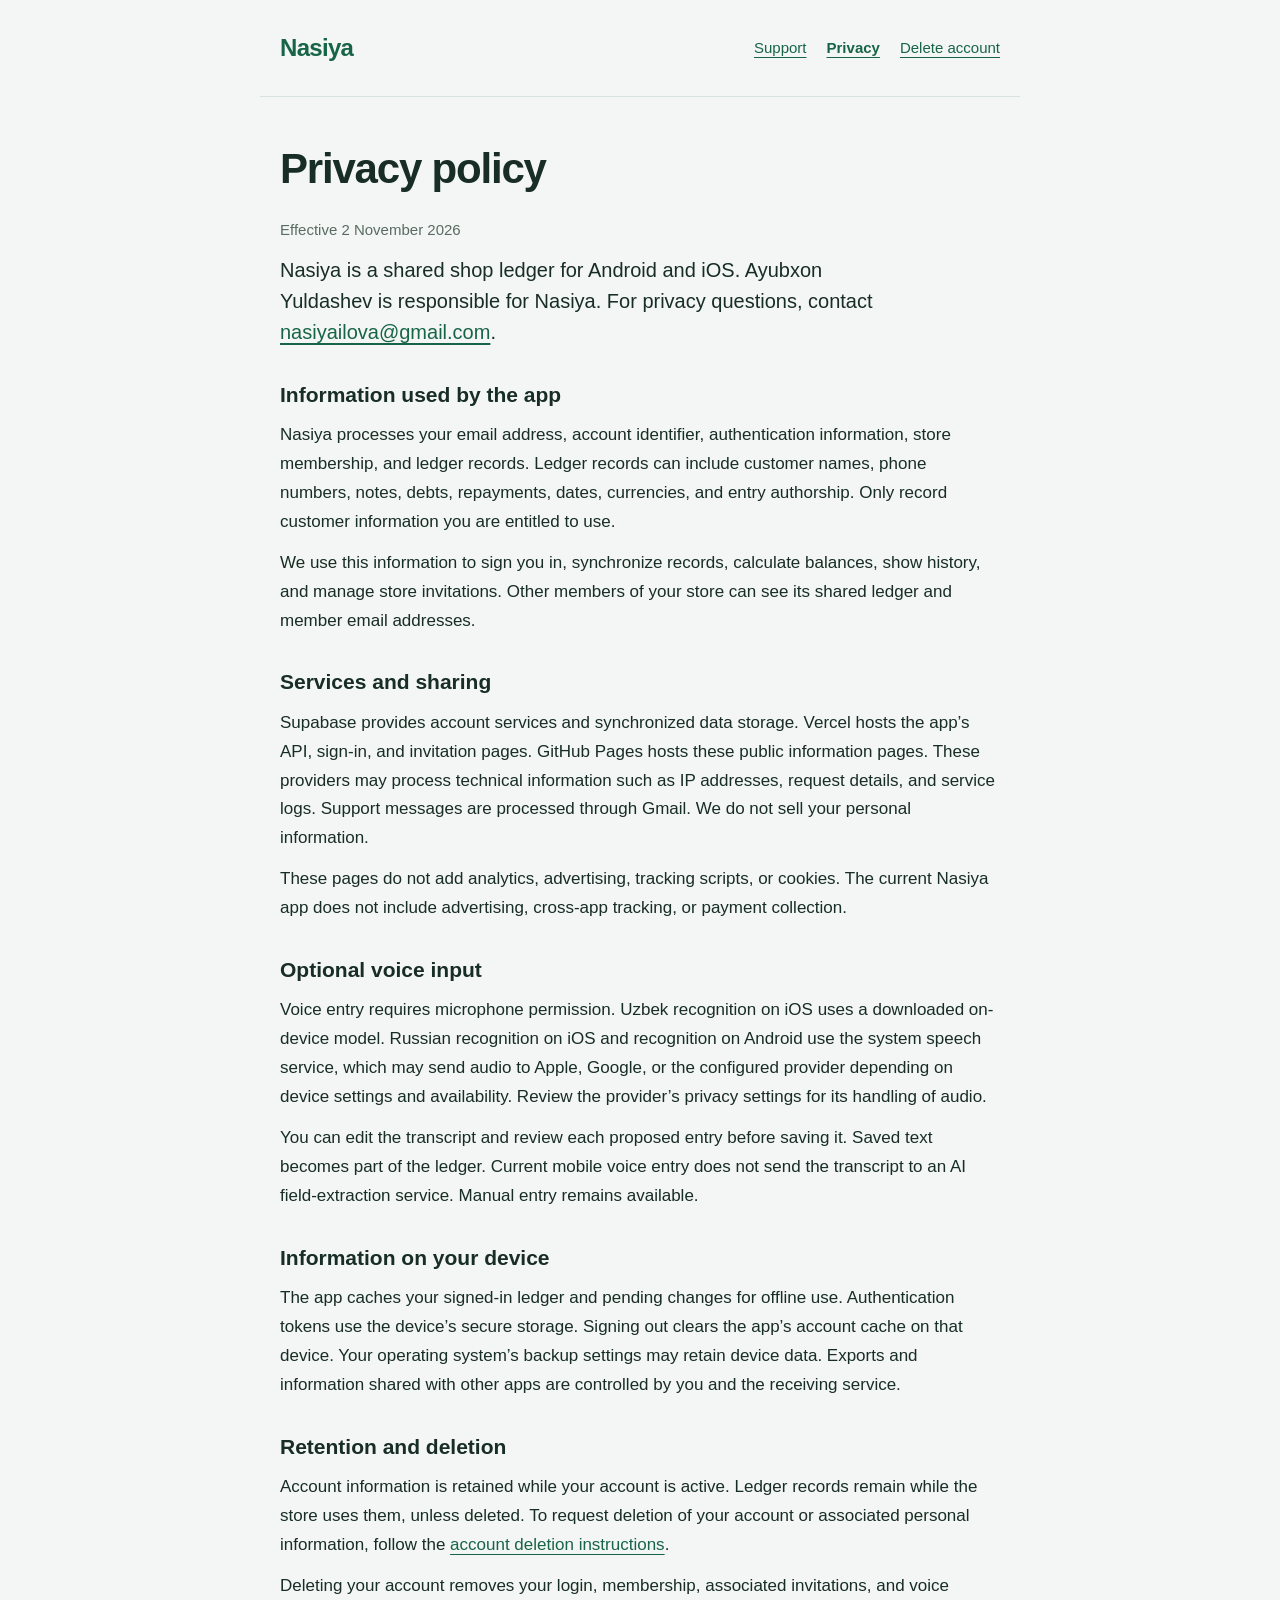
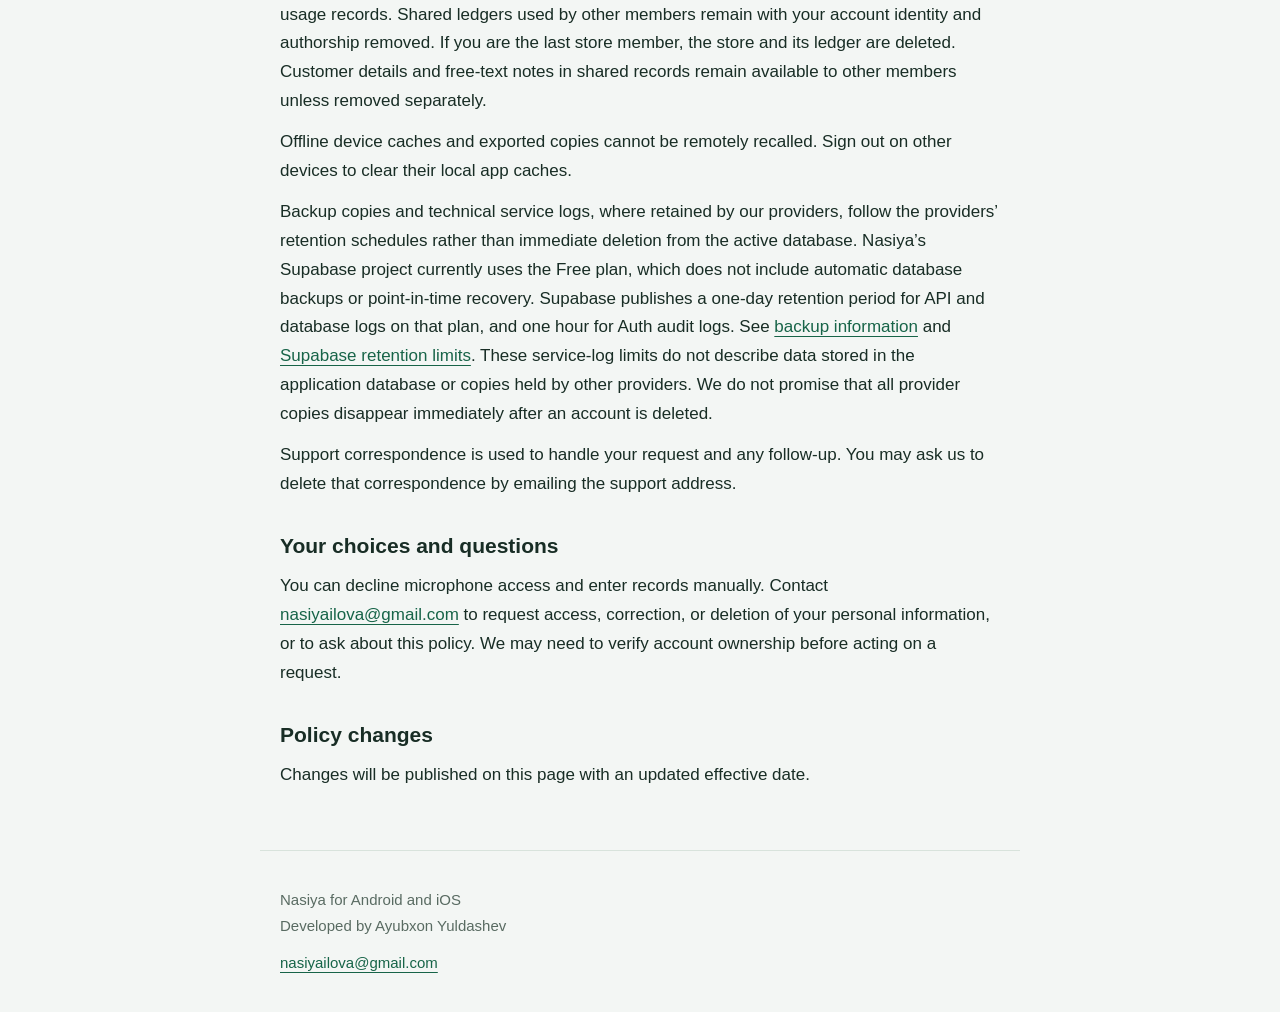
==== privacy/index.html @ 95c44dbf "Publish Nasiya support privacy and deletion information" ====
<!doctype html>
<html lang="en"><head><meta charset="utf-8"><meta name="viewport" content="width=device-width,initial-scale=1"><title>Privacy policy | Nasiya</title><meta name="description" content="How Nasiya handles account information, shop ledgers, voice input, retention and deletion."><meta name="referrer" content="strict-origin-when-cross-origin"><link rel="canonical" href="https://pofceka.github.io/nasiya-support/privacy/"><meta property="og:title" content="Privacy policy | Nasiya"><meta property="og:description" content="How Nasiya handles account information, shop ledgers, voice input, retention and deletion."><meta property="og:type" content="website"><meta property="og:url" content="https://pofceka.github.io/nasiya-support/privacy/"><link rel="stylesheet" href="https://pofceka.github.io/nasiya-support/style.css"></head><body><a class="skip" href="#main">Skip to content</a><header><a class="brand" href="https://pofceka.github.io/nasiya-support/">Nasiya</a><nav aria-label="Information"><a href="https://pofceka.github.io/nasiya-support/support/">Support</a><a href="https://pofceka.github.io/nasiya-support/privacy/" aria-current="page">Privacy</a><a href="https://pofceka.github.io/nasiya-support/delete-account/">Delete account</a></nav></header><main id="main"><h1>Privacy policy</h1>
<p class="muted">Effective 2 November 2026</p><p class="intro">Nasiya is a shared shop ledger for Android and iOS. Ayubxon Yuldashev is responsible for Nasiya. For privacy questions, contact <a href="mailto:nasiyailova@gmail.com">nasiyailova@gmail.com</a>.</p>
<h2>Information used by the app</h2><p>Nasiya processes your email address, account identifier, authentication information, store membership, and ledger records. Ledger records can include customer names, phone numbers, notes, debts, repayments, dates, currencies, and entry authorship. Only record customer information you are entitled to use.</p><p>We use this information to sign you in, synchronize records, calculate balances, show history, and manage store invitations. Other members of your store can see its shared ledger and member email addresses.</p>
<h2>Services and sharing</h2><p>Supabase provides account services and synchronized data storage. Vercel hosts the app’s API, sign-in, and invitation pages. GitHub Pages hosts these public information pages. These providers may process technical information such as IP addresses, request details, and service logs. Support messages are processed through Gmail. We do not sell your personal information.</p><p>These pages do not add analytics, advertising, tracking scripts, or cookies. The current Nasiya app does not include advertising, cross-app tracking, or payment collection.</p>
<h2>Optional voice input</h2><p>Voice entry requires microphone permission. Uzbek recognition on iOS uses a downloaded on-device model. Russian recognition on iOS and recognition on Android use the system speech service, which may send audio to Apple, Google, or the configured provider depending on device settings and availability. Review the provider’s privacy settings for its handling of audio.</p><p>You can edit the transcript and review each proposed entry before saving it. Saved text becomes part of the ledger. Current mobile voice entry does not send the transcript to an AI field-extraction service. Manual entry remains available.</p>
<h2>Information on your device</h2><p>The app caches your signed-in ledger and pending changes for offline use. Authentication tokens use the device’s secure storage. Signing out clears the app’s account cache on that device. Your operating system’s backup settings may retain device data. Exports and information shared with other apps are controlled by you and the receiving service.</p>
<section id="retention"><h2>Retention and deletion</h2><p>Account information is retained while your account is active. Ledger records remain while the store uses them, unless deleted. To request deletion of your account or associated personal information, follow the <a href="https://pofceka.github.io/nasiya-support/delete-account/">account deletion instructions</a>.</p><p>Deleting your account removes your login, membership, associated invitations, and voice usage records. Shared ledgers used by other members remain with your account identity and authorship removed. If you are the last store member, the store and its ledger are deleted. Customer details and free-text notes in shared records remain available to other members unless removed separately.</p><p>Offline device caches and exported copies cannot be remotely recalled. Sign out on other devices to clear their local app caches.</p><p>Backup copies and technical service logs, where retained by our providers, follow the providers’ retention schedules rather than immediate deletion from the active database. Nasiya’s Supabase project currently uses the Free plan, which does not include automatic database backups or point-in-time recovery. Supabase publishes a one-day retention period for API and database logs on that plan, and one hour for Auth audit logs. See <a href="https://supabase.com/docs/guides/platform/backups">backup information</a> and <a href="https://supabase.com/pricing">Supabase retention limits</a>. These service-log limits do not describe data stored in the application database or copies held by other providers. We do not promise that all provider copies disappear immediately after an account is deleted.</p><p>Support correspondence is used to handle your request and any follow-up. You may ask us to delete that correspondence by emailing the support address.</p></section>
<h2>Your choices and questions</h2><p>You can decline microphone access and enter records manually. Contact <a href="mailto:nasiyailova@gmail.com">nasiyailova@gmail.com</a> to request access, correction, or deletion of your personal information, or to ask about this policy. We may need to verify account ownership before acting on a request.</p>
<h2>Policy changes</h2><p>Changes will be published on this page with an updated effective date.</p></main><footer><p>Nasiya for Android and iOS<br>Developed by Ayubxon Yuldashev</p><a href="mailto:nasiyailova@gmail.com">nasiyailova@gmail.com</a></footer></body></html>
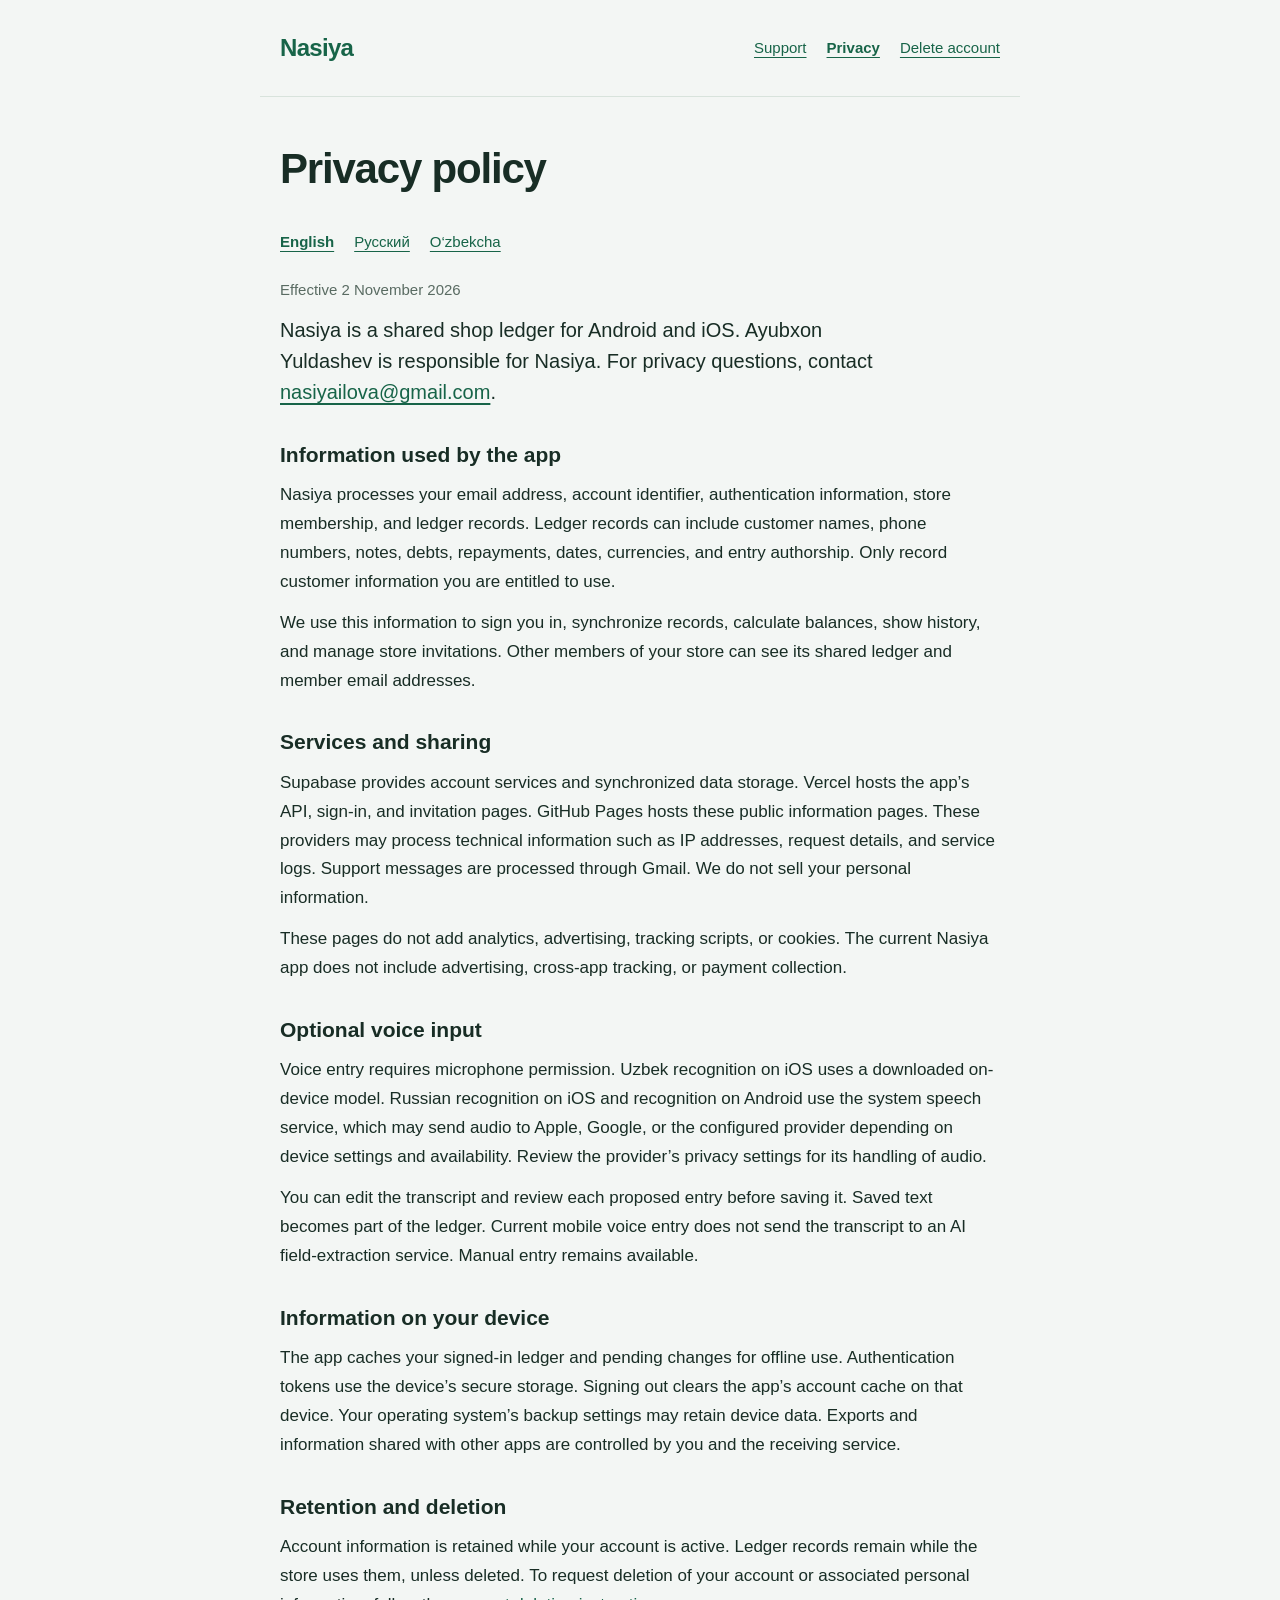
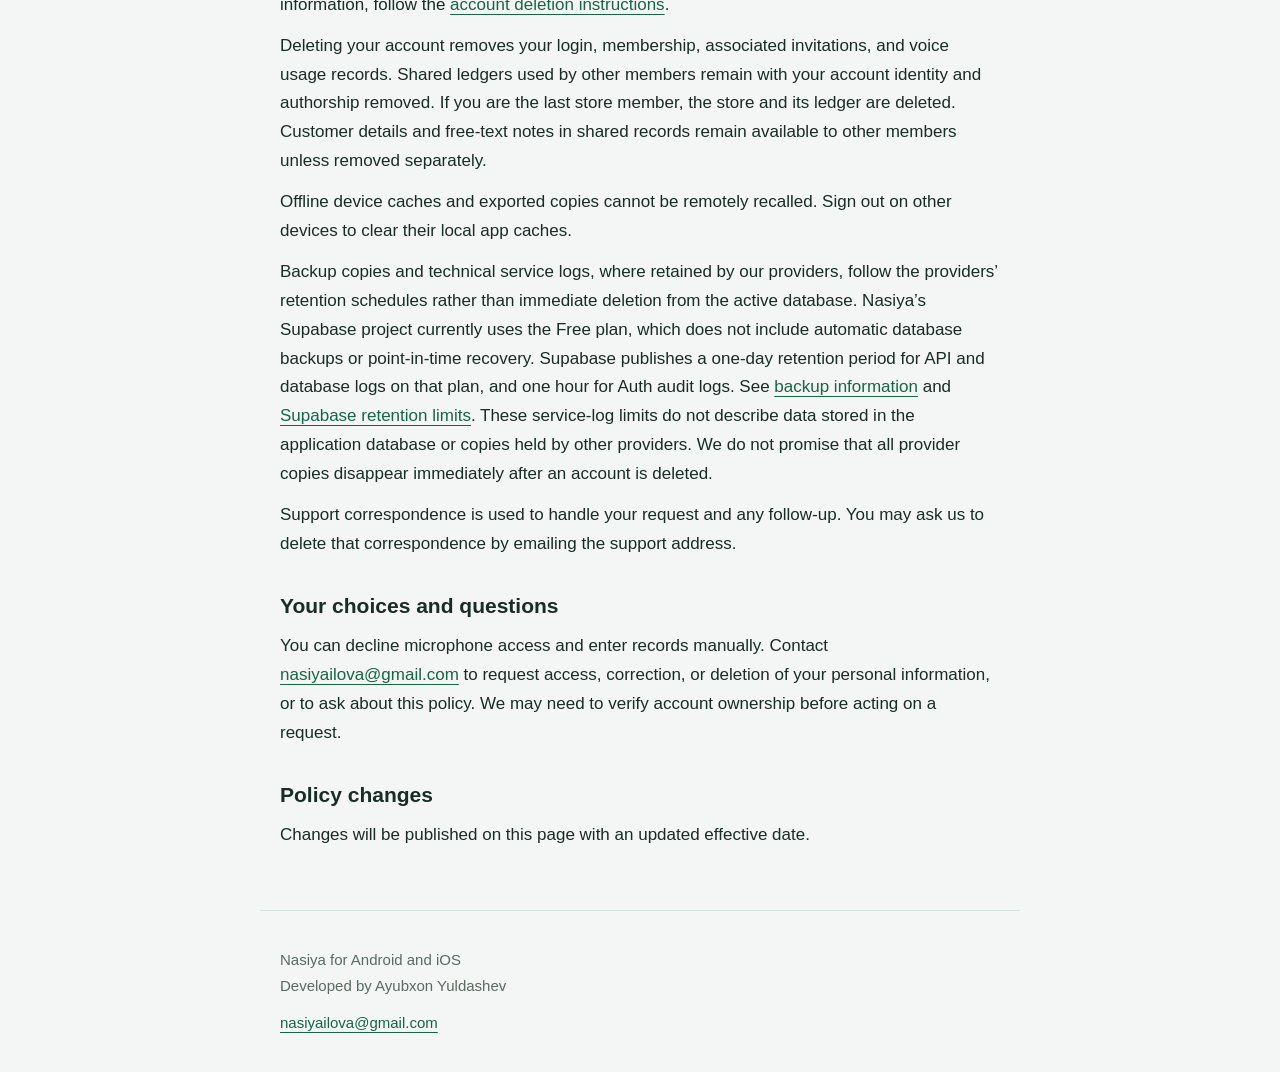
==== commit 419d39e6: "Add Russian and Uzbek privacy policies and language navigation" ====
--- a/privacy/index.html
+++ b/privacy/index.html
@@ -1,5 +1,5 @@
 <!doctype html>
-<html lang="en"><head><meta charset="utf-8"><meta name="viewport" content="width=device-width,initial-scale=1"><title>Privacy policy | Nasiya</title><meta name="description" content="How Nasiya handles account information, shop ledgers, voice input, retention and deletion."><meta name="referrer" content="strict-origin-when-cross-origin"><link rel="canonical" href="https://pofceka.github.io/nasiya-support/privacy/"><meta property="og:title" content="Privacy policy | Nasiya"><meta property="og:description" content="How Nasiya handles account information, shop ledgers, voice input, retention and deletion."><meta property="og:type" content="website"><meta property="og:url" content="https://pofceka.github.io/nasiya-support/privacy/"><link rel="stylesheet" href="https://pofceka.github.io/nasiya-support/style.css"></head><body><a class="skip" href="#main">Skip to content</a><header><a class="brand" href="https://pofceka.github.io/nasiya-support/">Nasiya</a><nav aria-label="Information"><a href="https://pofceka.github.io/nasiya-support/support/">Support</a><a href="https://pofceka.github.io/nasiya-support/privacy/" aria-current="page">Privacy</a><a href="https://pofceka.github.io/nasiya-support/delete-account/">Delete account</a></nav></header><main id="main"><h1>Privacy policy</h1>
+<html lang="en"><head><meta charset="utf-8"><meta name="viewport" content="width=device-width,initial-scale=1"><title>Privacy policy | Nasiya</title><meta name="description" content="How Nasiya handles account information, shop ledgers, voice input, retention and deletion."><meta name="referrer" content="strict-origin-when-cross-origin"><link rel="canonical" href="https://pofceka.github.io/nasiya-support/privacy/"><meta property="og:title" content="Privacy policy | Nasiya"><meta property="og:description" content="How Nasiya handles account information, shop ledgers, voice input, retention and deletion."><meta property="og:type" content="website"><meta property="og:url" content="https://pofceka.github.io/nasiya-support/privacy/"><link rel="stylesheet" href="https://pofceka.github.io/nasiya-support/style.css"></head><body><a class="skip" href="#main">Skip to content</a><header><a class="brand" href="https://pofceka.github.io/nasiya-support/">Nasiya</a><nav aria-label="Information"><a href="https://pofceka.github.io/nasiya-support/support/">Support</a><a href="https://pofceka.github.io/nasiya-support/privacy/" aria-current="page">Privacy</a><a href="https://pofceka.github.io/nasiya-support/delete-account/">Delete account</a></nav></header><main id="main"><h1>Privacy policy</h1><nav aria-label="Language / Язык / Til"><a href="https://pofceka.github.io/nasiya-support/privacy/" lang="en" hreflang="en" aria-current="page">English</a><a href="https://pofceka.github.io/nasiya-support/privacy/ru/" lang="ru" hreflang="ru">Русский</a><a href="https://pofceka.github.io/nasiya-support/privacy/uz/" lang="uz" hreflang="uz">O‘zbekcha</a></nav>
 <p class="muted">Effective 2 November 2026</p><p class="intro">Nasiya is a shared shop ledger for Android and iOS. Ayubxon Yuldashev is responsible for Nasiya. For privacy questions, contact <a href="mailto:nasiyailova@gmail.com">nasiyailova@gmail.com</a>.</p>
 <h2>Information used by the app</h2><p>Nasiya processes your email address, account identifier, authentication information, store membership, and ledger records. Ledger records can include customer names, phone numbers, notes, debts, repayments, dates, currencies, and entry authorship. Only record customer information you are entitled to use.</p><p>We use this information to sign you in, synchronize records, calculate balances, show history, and manage store invitations. Other members of your store can see its shared ledger and member email addresses.</p>
 <h2>Services and sharing</h2><p>Supabase provides account services and synchronized data storage. Vercel hosts the app’s API, sign-in, and invitation pages. GitHub Pages hosts these public information pages. These providers may process technical information such as IP addresses, request details, and service logs. Support messages are processed through Gmail. We do not sell your personal information.</p><p>These pages do not add analytics, advertising, tracking scripts, or cookies. The current Nasiya app does not include advertising, cross-app tracking, or payment collection.</p>
